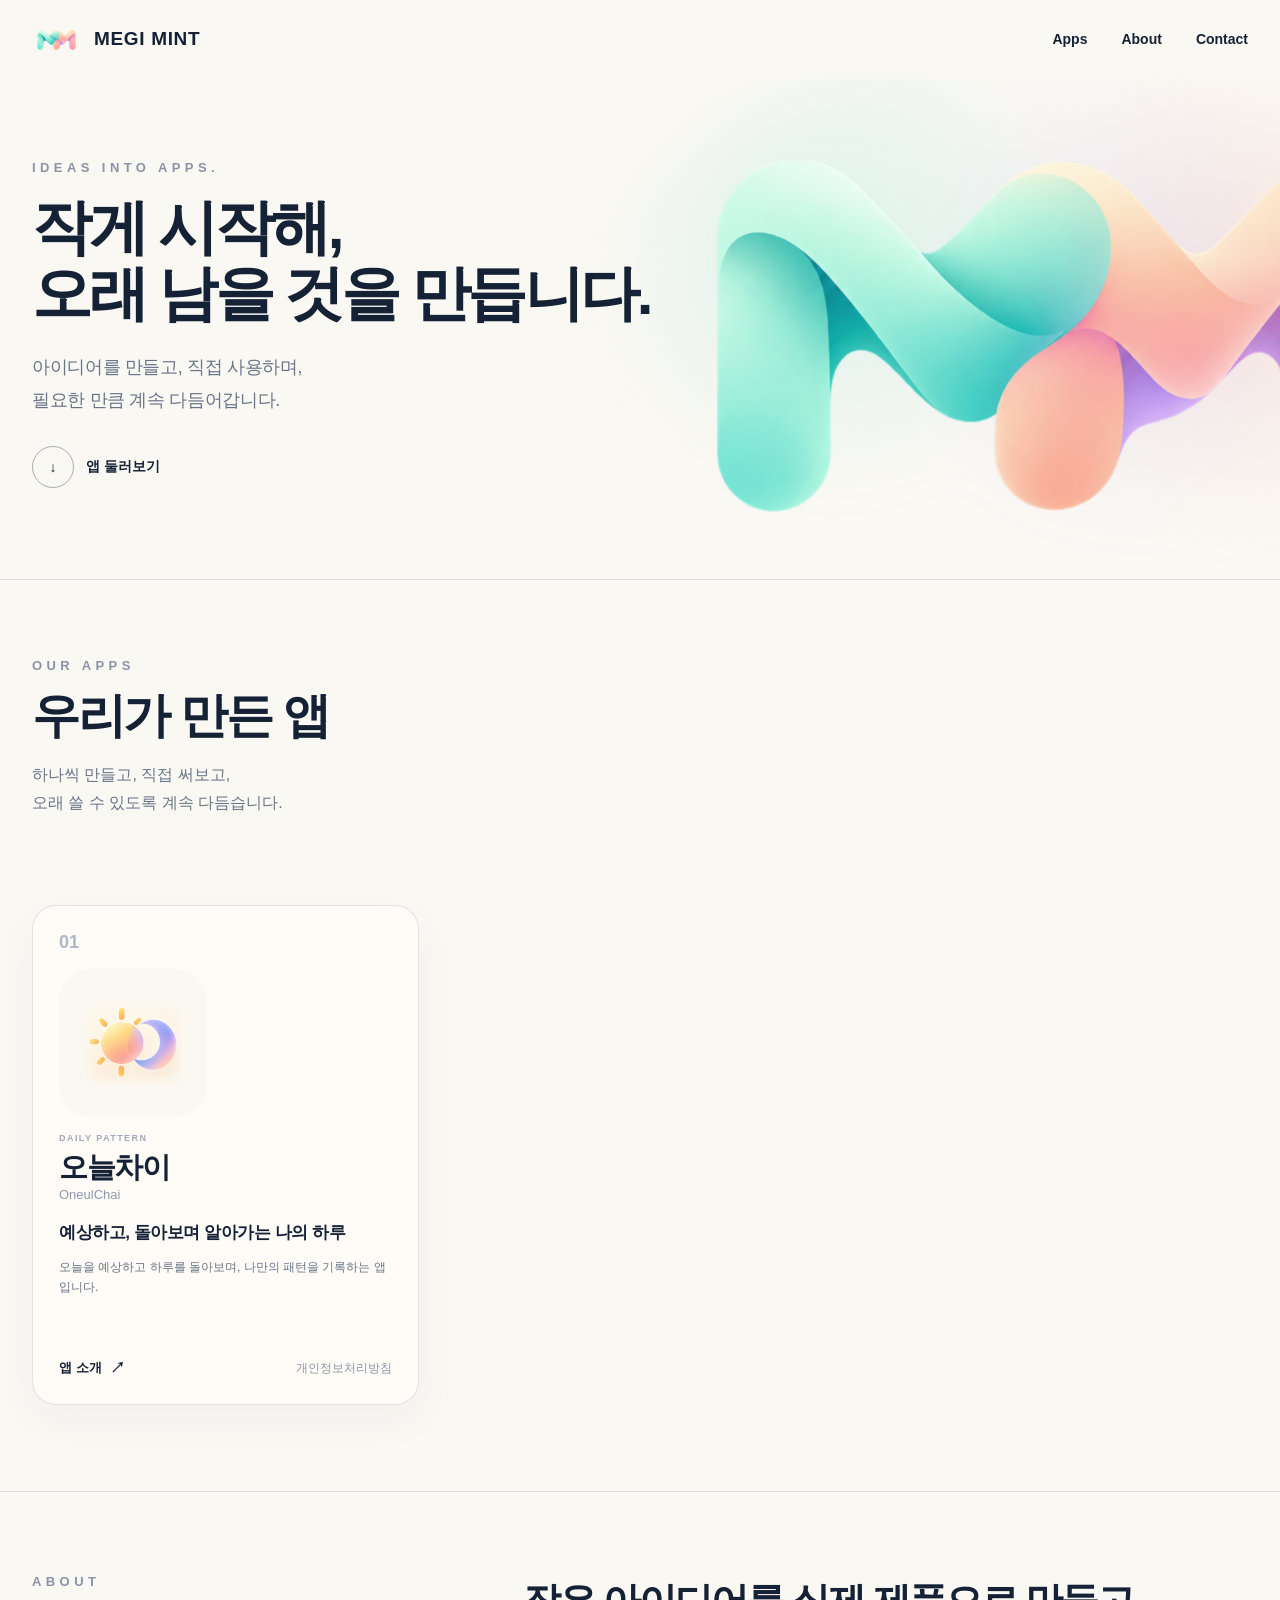
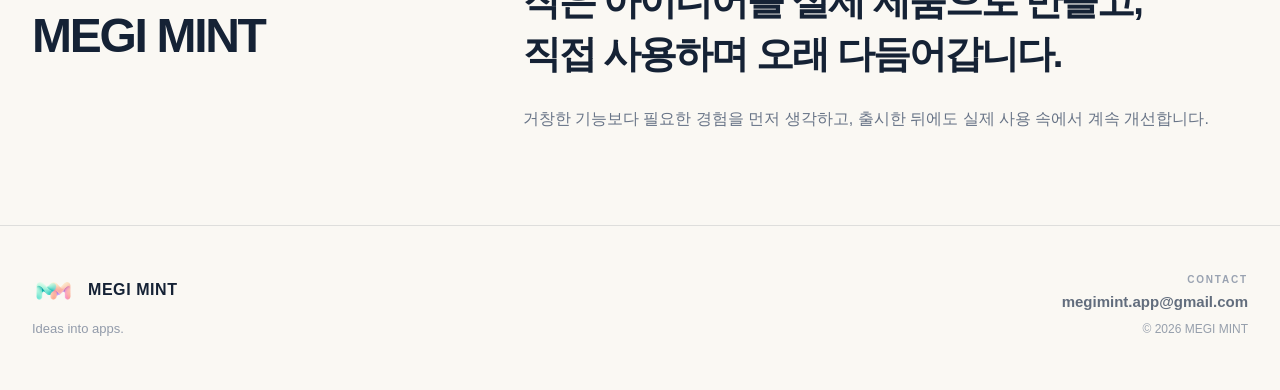
==== index.html @ ffa278d9 "Create MEGI MINT website" ====
<!DOCTYPE html>
<html lang="ko">
<head>
  <meta charset="UTF-8">
  <meta name="viewport" content="width=device-width, initial-scale=1.0">
  <meta name="description" content="MEGI MINT는 작은 아이디어를 실제 앱으로 만들고 오래 다듬어가는 개인 앱 스튜디오입니다.">
  <meta name="theme-color" content="#faf8f3">
  <title>MEGI MINT</title>
  <link rel="stylesheet" href="css/style.css">
  <script src="js/apps-data.js" defer></script>
  <script src="js/main.js" defer></script>
</head>
<body>
  <header class="site-header">
    <div class="shell header-inner">
      <a class="brand" href="#top" aria-label="MEGI MINT 홈">
        <img src="img/brand/mm-logo.png" alt="" class="brand-mark">
        <span>MEGI MINT</span>
      </a>
      <nav class="main-nav" aria-label="주요 메뉴">
        <a href="#apps">Apps</a>
        <a href="#about">About</a>
        <a href="#contact">Contact</a>
      </nav>
    </div>
  </header>

  <main id="top">
    <section class="hero">
      <div class="shell hero-inner">
        <div class="hero-copy">
          <p class="eyebrow">IDEAS INTO APPS.</p>
          <h1>
            <span>작게 시작해,</span>
            <span>오래 남을 것을 만듭니다.</span>
          </h1>
          <p class="hero-text">아이디어를 만들고, 직접 사용하며,<br class="desktop-break"> 필요한 만큼 계속 다듬어갑니다.</p>
          <a class="scroll-link" href="#apps">
            <span class="scroll-icon" aria-hidden="true">↓</span>
            <span>앱 둘러보기</span>
          </a>
        </div>
        <div class="hero-art" aria-hidden="true">
          <div class="hero-halo"></div>
          <img src="img/brand/mm-logo.png" alt="">
        </div>
      </div>
    </section>

    <section class="apps-section" id="apps">
      <div class="shell">
        <div class="apps-heading">
          <p class="eyebrow">OUR APPS</p>
          <h2>우리가 만든 앱</h2>
          <p class="apps-intro">하나씩 만들고, 직접 써보고,<br>오래 쓸 수 있도록 계속 다듬습니다.</p>
        </div>

        <div class="apps-meta">
          <span>APP ARCHIVE</span>
          <span id="product-count">00 PRODUCTS</span>
        </div>

        <div class="app-grid" id="app-grid" aria-live="polite"></div>
        <div class="mobile-app-list" id="mobile-app-list" aria-live="polite"></div>
        <noscript>
          <p class="apps-noscript">앱 목록을 보려면 브라우저의 JavaScript를 활성화해 주세요.</p>
        </noscript>
      </div>
    </section>

    <section class="about-section" id="about">
      <div class="shell about-grid">
        <div class="about-title">
          <p class="eyebrow">ABOUT</p>
          <h2>MEGI MINT</h2>
        </div>
        <div class="about-copy">
          <p class="about-lead">작은 아이디어를 실제 제품으로 만들고,<br>직접 사용하며 오래 다듬어갑니다.</p>
          <p>거창한 기능보다 필요한 경험을 먼저 생각하고, 출시한 뒤에도 실제 사용 속에서 계속 개선합니다.</p>
        </div>
      </div>
    </section>
  </main>

  <footer class="site-footer" id="contact">
    <div class="shell footer-inner">
      <div class="footer-brand">
        <a class="brand brand-small" href="#top">
          <img src="img/brand/mm-logo.png" alt="" class="brand-mark">
          <span>MEGI MINT</span>
        </a>
        <p>Ideas into apps.</p>
      </div>
      <div class="footer-contact">
        <p class="footer-label">CONTACT</p>
        <a class="footer-email" href="mailto:megimint.app@gmail.com">megimint.app@gmail.com</a>
        <p class="copyright">© 2026 MEGI MINT</p>
      </div>
    </div>
  </footer>
</body>
</html>
---- css/style.css ----
:root {
  --bg: #faf8f3;
  --surface: #fffdf9;
  --ink: #152235;
  --muted: #687487;
  --soft: #8d98a9;
  --line: rgba(21, 34, 53, 0.12);
  --line-strong: rgba(21, 34, 53, 0.2);
  --max: 1500px;
  --radius: 30px;
}
* { box-sizing: border-box; }
html { scroll-behavior: smooth; }
body {
  margin: 0;
  background: var(--bg);
  color: var(--ink);
  font-family: Pretendard, "Noto Sans KR", "Malgun Gothic", Arial, sans-serif;
  -webkit-font-smoothing: antialiased;
  text-rendering: optimizeLegibility;
}
a { color: inherit; text-decoration: none; }
button, a { -webkit-tap-highlight-color: transparent; }
:focus-visible { outline: 2px solid rgba(73, 199, 183, .72); outline-offset: 4px; }
#apps, #about, #contact { scroll-margin-top: 78px; }
img { display: block; max-width: 100%; }
.shell { width: min(calc(100% - 96px), var(--max)); margin: 0 auto; }

.site-header {
  position: sticky;
  top: 0;
  z-index: 20;
  background: rgba(250, 248, 243, 0.82);
  backdrop-filter: blur(16px);
  -webkit-backdrop-filter: blur(16px);
  border-bottom: 1px solid transparent;
  transition: background 220ms ease, border-color 220ms ease, box-shadow 220ms ease;
}
.site-header.is-scrolled {
  background: rgba(250, 248, 243, 0.94);
  border-bottom-color: rgba(21, 34, 53, 0.07);
  box-shadow: 0 8px 28px rgba(28, 38, 53, 0.035);
}
.header-inner {
  min-height: 78px;
  display: flex;
  align-items: center;
  justify-content: space-between;
  gap: 32px;
}
.brand {
  display: inline-flex;
  align-items: center;
  gap: 13px;
  font-size: 19px;
  font-weight: 800;
  letter-spacing: 0.035em;
}
.brand-mark { width: 49px; height: 34px; object-fit: cover; object-position: 50% 50%; transition: transform 220ms ease; }
.brand:hover .brand-mark { transform: translateY(-1px) scale(1.025); }
.main-nav { display: flex; gap: 34px; font-size: 14px; font-weight: 700; }
.main-nav a { position: relative; padding: 8px 0; }
.main-nav a::after {
  content: "";
  position: absolute;
  left: 0;
  right: 100%;
  bottom: 2px;
  height: 1px;
  background: linear-gradient(90deg, #62cfbd, #a696ef 52%, #f3aa8d);
  transition: right 220ms cubic-bezier(.2,.75,.25,1);
}
.main-nav a:hover::after, .main-nav a:focus-visible::after { right: 0; }
.footer-email, .text-link { transition: color 180ms ease, opacity 180ms ease; }
.footer-email:hover, .text-link:hover { color: var(--ink); }

.hero { border-bottom: 1px solid var(--line); overflow: hidden; }
.hero-inner {
  min-height: 500px;
  display: grid;
  grid-template-columns: minmax(560px, .78fr) minmax(620px, 1.22fr);
  align-items: center;
  gap: 12px;
  position: relative;
}
.hero-copy { position: relative; z-index: 3; padding: 56px 0 66px; }
.hero-copy .eyebrow { animation: heroRise 620ms 70ms both cubic-bezier(.2,.72,.25,1); }
.hero-copy h1 { animation: heroRise 720ms 140ms both cubic-bezier(.2,.72,.25,1); }
.hero-text { animation: heroRise 720ms 220ms both cubic-bezier(.2,.72,.25,1); }
.scroll-link { animation: heroRise 720ms 300ms both cubic-bezier(.2,.72,.25,1); }
.eyebrow {
  margin: 0 0 20px;
  color: #8994a7;
  font-size: 13px;
  font-weight: 800;
  letter-spacing: 0.34em;
}
.hero h1 {
  margin: 0;
  font-size: clamp(58px, 4.25vw, 76px);
  line-height: 1.1;
  letter-spacing: -0.058em;
  font-weight: 800;
}
.hero h1 span { display: block; white-space: nowrap; }
.hero-text {
  margin: 24px 0 30px;
  color: var(--muted);
  font-size: 18px;
  line-height: 1.82;
  letter-spacing: -0.02em;
}
.scroll-link { display: inline-flex; align-items: center; gap: 12px; font-size: 14px; font-weight: 750; }
.scroll-icon {
  width: 42px;
  height: 42px;
  display: grid;
  place-items: center;
  border: 1px solid rgba(21, 34, 53, 0.34);
  border-radius: 999px;
  transition: transform 180ms ease, background 180ms ease;
}
.scroll-link:hover .scroll-icon { transform: translateY(3px); background: #fff; }
.hero-art { position: relative; min-height: 500px; align-self: stretch; pointer-events: none; }
.hero-art img {
  position: absolute;
  z-index: 2;
  width: 940px;
  max-width: none;
  right: -220px;
  top: 50%;
  transform: translateY(-50%) scale(1.06);
  filter: saturate(.93);
  animation: heroArtIn 950ms 120ms both cubic-bezier(.18,.78,.22,1);
}
.hero-halo {
  position: absolute;
  width: 960px;
  height: 560px;
  right: -180px;
  top: 50%;
  transform: translateY(-50%);
  background:
    radial-gradient(circle at 28% 36%, rgba(110, 224, 203, .22), transparent 34%),
    radial-gradient(circle at 63% 44%, rgba(169, 154, 240, .18), transparent 38%),
    radial-gradient(circle at 82% 42%, rgba(255, 184, 159, .23), transparent 34%);
  filter: blur(28px);
  border-radius: 50%;
  animation: haloIn 1100ms 180ms both ease-out;
}

.apps-section { padding: 78px 0 86px; border-bottom: 1px solid var(--line); }
.apps-heading {
  max-width: 560px;
  margin-bottom: 34px;
}
.apps-heading .eyebrow { margin-bottom: 16px; }
.apps-heading h2, .about-grid h2 {
  margin: 0;
  font-size: 48px;
  line-height: 1.12;
  letter-spacing: -0.048em;
}
.apps-intro {
  margin: 18px 0 0;
  color: var(--muted);
  font-size: 16px;
  line-height: 1.78;
}
.apps-meta {
  padding: 0 2px 14px;
  border-bottom: 1px solid var(--line);
  display: flex;
  justify-content: space-between;
  gap: 24px;
  color: #8e98a8;
  font-size: 11px;
  font-weight: 800;
  letter-spacing: .16em;
}
.app-grid {
  display: grid;
  grid-template-columns: repeat(4, minmax(0, 1fr));
  gap: 28px;
  width: 100%;
  padding-top: 26px;
}

.mobile-app-list { display: none; }
.app-card {
  position: relative;
  overflow: hidden;
  min-height: 500px;
  padding: 26px;
  display: flex;
  flex-direction: column;
  border: 1px solid var(--line);
  border-radius: 24px;
  background: rgba(255, 253, 249, .86);
  box-shadow: 0 16px 42px rgba(39, 48, 66, .04);
  transition: transform 260ms cubic-bezier(.2,.75,.25,1), box-shadow 260ms ease, border-color 260ms ease;
}
.app-card::before {
  content: "";
  position: absolute;
  inset: 0 auto auto 0;
  width: 100%;
  height: 2px;
  background: linear-gradient(90deg, rgba(99,207,190,.9), rgba(169,151,238,.82), rgba(244,171,141,.9));
  transform: scaleX(0);
  transform-origin: left;
  opacity: .72;
  transition: transform 320ms cubic-bezier(.2,.75,.25,1);
}
.app-card:hover::before { transform: scaleX(1); }
.app-card:hover {
  transform: translateY(-4px);
  border-color: var(--line-strong);
  box-shadow: 0 24px 54px rgba(39, 48, 66, .075);
}
.app-number { color: #aeb7c5; font-size: 18px; font-weight: 700; }
.app-icon-wrap {
  width: 148px;
  height: 148px;
  margin: 16px 0 14px;
  border-radius: 32px;
  overflow: hidden;
  background: #fbf8f0;
}
.app-icon { width: 100%; height: 100%; object-fit: cover; transition: transform 320ms cubic-bezier(.2,.75,.25,1); }
.app-card:hover .app-icon { transform: scale(1.035); }
.app-copy { margin-top: 2px; }
.app-kicker { margin: 0 0 7px; color: #a0a9b8; font-size: 9px; font-weight: 800; letter-spacing: .16em; }
.app-copy h3 { margin: 0; font-size: 29px; line-height: 1.18; letter-spacing: -0.048em; }
.app-name-en { display: block; margin-top: 3px; color: #8d98aa; font-size: 13px; }
.app-tagline { margin: 18px 0 0; font-size: 17px; line-height: 1.52; font-weight: 750; letter-spacing: -0.026em; }
.app-description { margin: 11px 0 0; color: var(--muted); font-size: 12px; line-height: 1.72; }
.app-actions { margin-top: auto; padding-top: 22px; display: flex; align-items: center; justify-content: space-between; gap: 14px; }
.app-link { display: inline-flex; align-items: center; gap: 8px; font-size: 13px; font-weight: 800; }
.app-link span { font-size: 15px; transition: transform 180ms ease; }
.app-link:hover span { transform: translate(3px, -3px); }
.text-link { position: relative; color: #8993a3; font-size: 12px; }
.text-link::after {
  content: "";
  position: absolute;
  left: 0;
  right: 100%;
  bottom: -4px;
  height: 1px;
  background: currentColor;
  transition: right 200ms ease;
}
.text-link:hover::after { right: 0; }

.about-section { padding: 82px 0 92px; }
.about-grid { display: grid; grid-template-columns: .7fr 1.3fr; gap: 100px; align-items: start; }
.about-copy { max-width: 850px; }
.about-lead { margin: 0; font-size: clamp(36px, 3vw, 50px); line-height: 1.38; letter-spacing: -0.052em; font-weight: 770; }
.about-copy > p:last-child { margin: 24px 0 0; max-width: 720px; color: var(--muted); font-size: 16px; line-height: 1.86; }

.site-footer { border-top: 1px solid var(--line); padding: 48px 0 54px; }
.footer-inner { display: flex; justify-content: space-between; align-items: flex-end; gap: 64px; }
.brand-small { font-size: 16px; }
.brand-small .brand-mark { width: 43px; height: 30px; }
.footer-brand p { margin: 12px 0 0; color: #929baa; font-size: 13px; }
.footer-contact { display: flex; flex-direction: column; align-items: flex-end; }
.footer-label { margin: 0 0 8px; color: #99a2b1; font-size: 10px; font-weight: 800; letter-spacing: .18em; }
.footer-email { position: relative; color: #626d7d; font-size: 15px; font-weight: 650; }
.footer-email::after {
  content: "";
  position: absolute;
  left: 0;
  right: 100%;
  bottom: -4px;
  height: 1px;
  background: linear-gradient(90deg, #62cfbd, #a696ef, #f3aa8d);
  transition: right 220ms ease;
}
.footer-email:hover::after { right: 0; }
.copyright { margin: 12px 0 0; color: #969fac; font-size: 12px; }

.page-shell { min-height: 72vh; display: grid; place-items: center; padding: 120px 24px; }
.placeholder-card { width: min(680px, 100%); padding: 50px; border: 1px solid var(--line); border-radius: 28px; background: var(--surface); }
.placeholder-card h1 { margin: 12px 0 14px; font-size: 42px; letter-spacing: -0.04em; }
.placeholder-card p { color: var(--muted); line-height: 1.8; }
.placeholder-card a { display: inline-block; margin-top: 18px; font-weight: 750; }


/* Progressive motion: applied only when JavaScript is available. */
.js .reveal-target {
  opacity: 0;
  transform: translateY(18px);
  transition: opacity 620ms ease var(--reveal-delay, 0ms), transform 620ms cubic-bezier(.2,.72,.25,1) var(--reveal-delay, 0ms);
}
.js .reveal-target.is-visible {
  opacity: 1;
  transform: translateY(0);
}

@keyframes heroRise {
  from { opacity: 0; transform: translateY(14px); }
  to { opacity: 1; transform: translateY(0); }
}
@keyframes heroArtIn {
  from { opacity: 0; transform: translateY(-48%) scale(.995); }
  to { opacity: 1; transform: translateY(-50%) scale(1.06); }
}
@keyframes haloIn {
  from { opacity: 0; transform: translateY(-50%) scale(.94); }
  to { opacity: 1; transform: translateY(-50%) scale(1); }
}

@media (max-width: 1280px) {
  .shell { width: min(calc(100% - 64px), var(--max)); }
  .hero-inner { grid-template-columns: minmax(480px, .85fr) minmax(480px, 1.15fr); }
  .hero h1 { font-size: clamp(52px, 4.7vw, 66px); }
  .hero-art img { width: 820px; right: -220px; }
  .hero-halo { width: 840px; right: -190px; }
  .app-grid { grid-template-columns: repeat(3, minmax(0, 1fr)); }
}

@media (max-width: 940px) {
  .hero-inner { grid-template-columns: 1fr; min-height: auto; }
  .hero-copy { padding: 72px 0 10px; }
  .hero h1 span { white-space: normal; }
  .hero-art { min-height: 320px; }
  .hero-art img { width: 700px; right: -190px; }
  .hero-halo { width: 720px; height: 420px; right: -180px; }
  .about-grid { grid-template-columns: 1fr; gap: 30px; }
  .apps-intro { max-width: 560px; }
  .app-grid { grid-template-columns: repeat(2, minmax(0, 1fr)); }
  .about-copy { max-width: 780px; }
}


/* Desktop/tablet app archive columns */
@media (min-width: 1400px) {
  .app-grid {
    grid-template-columns: repeat(4, minmax(0, 1fr));
  }
}
@media (min-width: 1000px) and (max-width: 1399px) {
  .app-grid {
    grid-template-columns: repeat(3, minmax(0, 1fr));
  }
}
@media (min-width: 701px) and (max-width: 999px) {
  .app-grid {
    grid-template-columns: repeat(2, minmax(0, 1fr));
  }
}

@media (max-width: 700px) {
  .shell { width: min(calc(100% - 30px), var(--max)); }
  #apps, #about, #contact { scroll-margin-top: 62px; }

  .header-inner { min-height: 60px; gap: 10px; }
  .brand { gap: 7px; font-size: 12.5px; letter-spacing: .02em; white-space: nowrap; }
  .brand-mark { width: 32px; height: 22px; }
  .main-nav { gap: 11px; font-size: 10px; white-space: nowrap; }
  .main-nav a { padding: 7px 0; }

  .hero-inner { display: block; }
  .hero-copy { padding: 38px 0 8px; }
  .eyebrow { margin-bottom: 12px; font-size: 9.5px; letter-spacing: .28em; }
  .hero h1 { max-width: 100%; font-size: 34px; line-height: 1.1; letter-spacing: -0.052em; }
  .hero h1 span { white-space: normal; }
  .hero-text { max-width: 330px; margin: 17px 0 21px; font-size: 13.5px; line-height: 1.68; }
  .desktop-break { display: none; }
  .scroll-link { gap: 9px; font-size: 11.5px; }
  .scroll-icon { width: 34px; height: 34px; }
  .hero-art { min-height: 160px; }
  .hero-art img { width: 430px; right: -140px; top: 49%; transform: translateY(-50%) scale(1.02); }
  .hero-halo { width: 470px; height: 235px; right: -150px; filter: blur(20px); }

  .apps-section { padding: 44px 0 50px; }
  .apps-heading { max-width: 100%; margin-bottom: 22px; }
  .apps-heading .eyebrow { margin-bottom: 10px; }
  .apps-heading h2, .about-grid h2 { font-size: 28px; line-height: 1.14; }
  .apps-intro { margin-top: 11px; font-size: 13px; line-height: 1.65; }
  .apps-intro br { display: none; }
  .apps-meta { padding: 0 0 10px; font-size: 8.5px; letter-spacing: .14em; }

  .app-grid { display: none; }
  .mobile-app-list {
    display: grid;
    gap: 10px;
    width: 100%;
    padding-top: 10px;
  }
  .mobile-app-row {
    position: relative;
    min-height: 88px;
    width: 100%;
    padding: 12px 13px;
    display: grid;
    grid-template-columns: 64px minmax(0, 1fr) 22px;
    align-items: center;
    gap: 13px;
    overflow: hidden;
    border: 1px solid rgba(31, 46, 66, .055);
    border-radius: 17px;
    background: rgba(255, 253, 249, .94);
    box-shadow: 0 7px 24px rgba(35, 45, 62, .028);
    transition: transform 170ms ease, box-shadow 170ms ease;
  }
  .mobile-app-row::before {
    content: "";
    position: absolute;
    inset: 0;
    z-index: 0;
    background: linear-gradient(110deg, var(--app-accent-1, #FFF4D8) 0%, rgba(255,255,255,.96) 48%, var(--app-accent-2, #EEE9FF) 100%);
    opacity: .42;
    pointer-events: none;
  }
  .mobile-app-row > * { position: relative; z-index: 1; }
  .mobile-app-row:active {
    transform: scale(.995);
    box-shadow: 0 3px 14px rgba(35, 45, 62, .03);
  }
  .mobile-app-icon-wrap {
    width: 64px;
    height: 64px;
    display: grid;
    place-items: center;
    overflow: hidden;
    border-radius: 17px;
    background: rgba(255,255,255,.78);
    box-shadow: 0 4px 14px rgba(42, 52, 70, .035);
  }
  .mobile-app-icon { width: 100%; height: 100%; object-fit: cover; }
  .mobile-app-copy { min-width: 0; display: flex; flex-direction: column; gap: 3px; }
  .mobile-app-copy strong {
    overflow: hidden;
    color: var(--ink);
    font-size: 17px;
    line-height: 1.28;
    letter-spacing: -0.035em;
    text-overflow: ellipsis;
    white-space: nowrap;
  }
  .mobile-app-copy span {
    overflow: hidden;
    color: #8a95a6;
    font-size: 11.5px;
    line-height: 1.3;
    text-overflow: ellipsis;
    white-space: nowrap;
  }
  .mobile-app-chevron {
    color: #8d97a6;
    font-family: Arial, sans-serif;
    font-size: 26px;
    font-weight: 300;
    line-height: 1;
    text-align: right;
    transform: translateY(-1px);
  }

  .about-section { padding: 48px 0 54px; }
  .about-grid { gap: 18px; }
  .about-title .eyebrow { margin-bottom: 10px; }
  .about-lead { font-size: 22px; line-height: 1.42; letter-spacing: -0.042em; }
  .about-lead br { display: none; }
  .about-copy > p:last-child { margin-top: 14px; font-size: 13px; line-height: 1.72; }

  .site-footer { padding: 30px 0 34px; }
  .footer-inner { align-items: flex-start; flex-direction: column; gap: 22px; }
  .footer-contact { align-items: flex-start; }
  .brand-small { font-size: 12.5px; }
  .brand-small .brand-mark { width: 32px; height: 22px; }
  .footer-brand p { margin-top: 8px; font-size: 11px; }
  .footer-label { margin-bottom: 6px; font-size: 8.5px; }
  .footer-email { font-size: 13px; }
  .copyright { margin-top: 8px; font-size: 10px; }
}

@media (max-width: 470px) {
  .shell { width: min(calc(100% - 28px), var(--max)); }
  .header-inner { min-height: 58px; gap: 8px; }
  .brand { font-size: 12px; }
  .brand-mark { width: 30px; height: 21px; }
  .main-nav { gap: 9px; font-size: 9.5px; }

  .hero-copy { padding-top: 34px; }
  .hero h1 { max-width: 100%; font-size: 32px; }
  .hero-text { max-width: 318px; font-size: 13px; }
  .hero-art { min-height: 150px; }
  .hero-art img { width: 410px; right: -138px; }
  .hero-halo { width: 445px; height: 220px; right: -145px; }

  .apps-section { padding-top: 40px; }
  .apps-heading h2, .about-grid h2 { font-size: 27px; }
  .apps-intro { font-size: 12.5px; }
  .mobile-app-row { min-height: 84px; grid-template-columns: 60px minmax(0,1fr) 20px; gap: 12px; padding: 11px 12px; border-radius: 16px; }
  .mobile-app-icon-wrap { width: 60px; height: 60px; border-radius: 16px; }
  .mobile-app-copy strong { font-size: 16.5px; }
  .mobile-app-copy span { font-size: 11px; }
  .mobile-app-chevron { font-size: 24px; }

  .about-section { padding: 44px 0 50px; }
  .about-lead { font-size: 21px; line-height: 1.42; }
  .about-copy > p:last-child { font-size: 12.5px; }
}

@media (max-width: 360px) {
  .shell { width: min(calc(100% - 24px), var(--max)); }
  .brand { font-size: 11.5px; }
  .brand-mark { width: 28px; height: 20px; }
  .main-nav { gap: 7px; font-size: 9px; }
  .hero h1 { max-width: 300px; font-size: 31px; }
  .hero-art img { width: 390px; right: -148px; }
  .mobile-app-row { grid-template-columns: 56px minmax(0,1fr) 18px; gap: 10px; padding-left: 10px; padding-right: 10px; border-radius: 15px; }
  .mobile-app-icon-wrap { width: 56px; height: 56px; border-radius: 15px; }
  .mobile-app-copy strong { font-size: 16px; }
  .about-lead { font-size: 20px; }
}

@media (prefers-reduced-motion: reduce) {
  html { scroll-behavior: auto; }
  *, *::before, *::after { transition: none !important; animation: none !important; }
  .js .reveal-target { opacity: 1; transform: none; }
}

.apps-noscript { margin: 26px 0 0; color: var(--muted); font-size: 14px; }
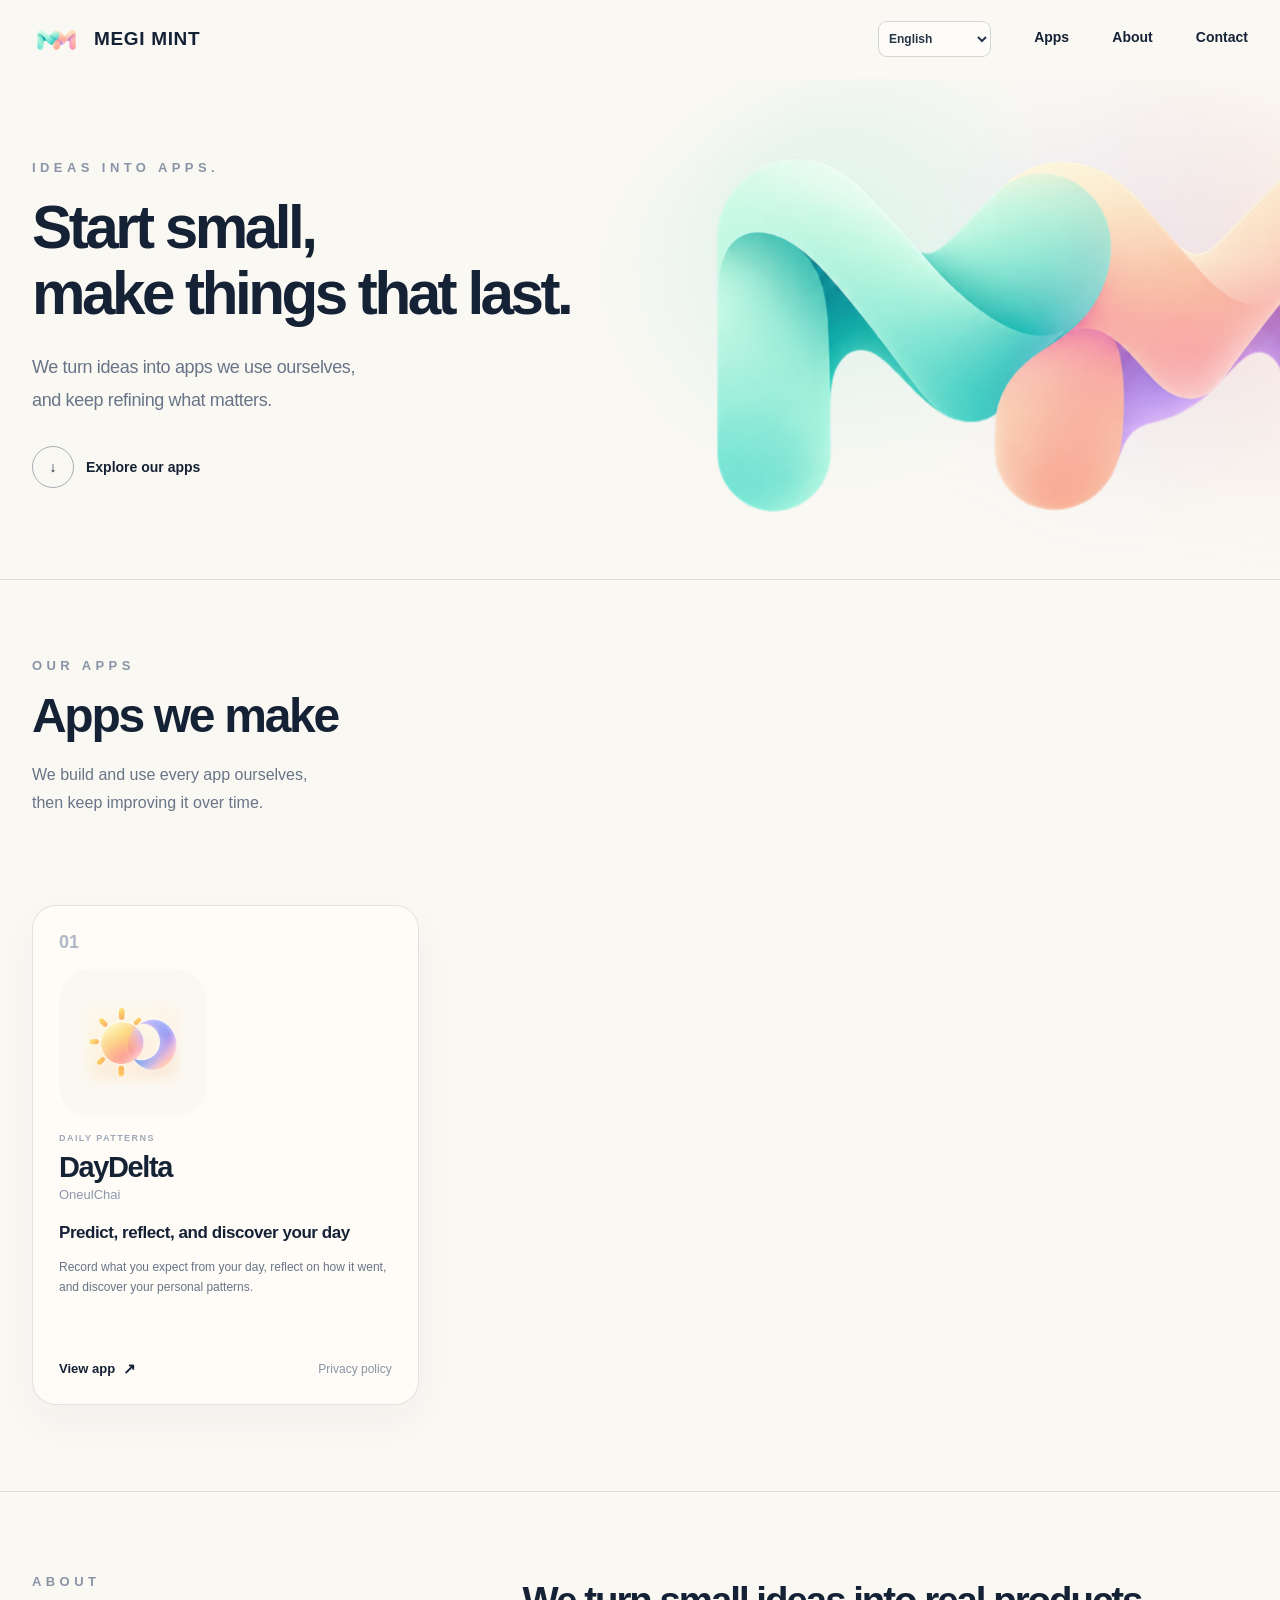
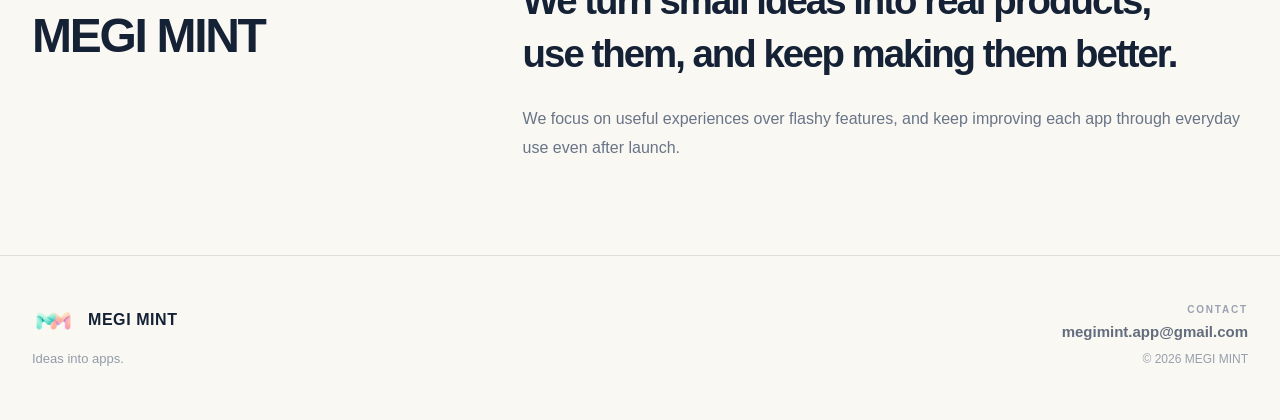
==== commit 7c2f67f5: "웹사이트 구조 정리 및 메인 다국어 적용" ====
--- a/index.html
+++ b/index.html
@@ -1,26 +1,39 @@
 <!DOCTYPE html>
-<html lang="ko">
+<html lang="en">
 <head>
   <meta charset="UTF-8">
   <meta name="viewport" content="width=device-width, initial-scale=1.0">
-  <meta name="description" content="MEGI MINT는 작은 아이디어를 실제 앱으로 만들고 오래 다듬어가는 개인 앱 스튜디오입니다.">
+  <meta name="description" content="MEGI MINT is an independent app studio turning small ideas into thoughtfully crafted apps.">
   <meta name="theme-color" content="#faf8f3">
   <title>MEGI MINT</title>
-  <link rel="stylesheet" href="css/style.css">
-  <script src="js/apps-data.js" defer></script>
-  <script src="js/main.js" defer></script>
+  <link rel="stylesheet" href="common/css/style.css">
+  <link rel="stylesheet" href="common/css/i18n.css">
+  <script src="common/js/i18n.js" defer></script>
+  <script src="common/locales/en.js" defer></script>
+  <script src="common/locales/ko.js" defer></script>
+  <script src="common/locales/ja.js" defer></script>
+  <script src="common/js/apps-data.js" defer></script>
+  <script src="common/js/main.js" defer></script>
 </head>
 <body>
   <header class="site-header">
     <div class="shell header-inner">
-      <a class="brand" href="#top" aria-label="MEGI MINT 홈">
+      <a class="brand" href="#top" aria-label="MEGI MINT 홈" data-i18n-aria-label="common.brandHome">
         <img src="img/brand/mm-logo.png" alt="" class="brand-mark">
         <span>MEGI MINT</span>
       </a>
-      <nav class="main-nav" aria-label="주요 메뉴">
-        <a href="#apps">Apps</a>
-        <a href="#about">About</a>
-        <a href="#contact">Contact</a>
+      <nav class="main-nav" aria-label="주요 메뉴" data-i18n-aria-label="common.mainNav">
+        <div class="mm-language-control">
+          <label class="mm-sr-only" for="mm-language-home" data-i18n="common.language">Language</label>
+          <select id="mm-language-home" class="mm-language-select" aria-label="Language" data-i18n-aria-label="common.language">
+            <option value="en">English</option>
+            <option value="ko">한국어</option>
+            <option value="ja">日本語</option>
+          </select>
+        </div>
+        <a href="#apps" data-i18n="nav.apps">Apps</a>
+        <a href="#about" data-i18n="nav.about">About</a>
+        <a href="#contact" data-i18n="nav.contact">Contact</a>
       </nav>
     </div>
   </header>
@@ -29,15 +42,15 @@
     <section class="hero">
       <div class="shell hero-inner">
         <div class="hero-copy">
-          <p class="eyebrow">IDEAS INTO APPS.</p>
+          <p class="eyebrow" data-i18n="home.hero.eyebrow">IDEAS INTO APPS.</p>
           <h1>
-            <span>작게 시작해,</span>
-            <span>오래 남을 것을 만듭니다.</span>
+            <span data-i18n="home.hero.line1">Start small,</span>
+            <span data-i18n="home.hero.line2">make things that last.</span>
           </h1>
-          <p class="hero-text">아이디어를 만들고, 직접 사용하며,<br class="desktop-break"> 필요한 만큼 계속 다듬어갑니다.</p>
+          <p class="hero-text"><span data-i18n="home.hero.text1">We turn ideas into apps we use ourselves,</span><br class="desktop-break"> <span data-i18n="home.hero.text2">and keep refining what matters.</span></p>
           <a class="scroll-link" href="#apps">
             <span class="scroll-icon" aria-hidden="true">↓</span>
-            <span>앱 둘러보기</span>
+            <span data-i18n="home.hero.viewApps">Explore our apps</span>
           </a>
         </div>
         <div class="hero-art" aria-hidden="true">
@@ -50,20 +63,20 @@
     <section class="apps-section" id="apps">
       <div class="shell">
         <div class="apps-heading">
-          <p class="eyebrow">OUR APPS</p>
-          <h2>우리가 만든 앱</h2>
-          <p class="apps-intro">하나씩 만들고, 직접 써보고,<br>오래 쓸 수 있도록 계속 다듬습니다.</p>
+          <p class="eyebrow" data-i18n="home.apps.eyebrow">OUR APPS</p>
+          <h2 data-i18n="home.apps.heading">Apps we make</h2>
+          <p class="apps-intro"><span data-i18n="home.apps.intro1">We build and use every app ourselves,</span><br> <span data-i18n="home.apps.intro2">then keep improving it over time.</span></p>
         </div>
 
         <div class="apps-meta">
-          <span>APP ARCHIVE</span>
+          <span data-i18n="home.apps.archive">APP ARCHIVE</span>
           <span id="product-count">00 PRODUCTS</span>
         </div>
 
         <div class="app-grid" id="app-grid" aria-live="polite"></div>
         <div class="mobile-app-list" id="mobile-app-list" aria-live="polite"></div>
         <noscript>
-          <p class="apps-noscript">앱 목록을 보려면 브라우저의 JavaScript를 활성화해 주세요.</p>
+          <p class="apps-noscript">Enable JavaScript to view our apps.</p>
         </noscript>
       </div>
     </section>
@@ -71,12 +84,12 @@
     <section class="about-section" id="about">
       <div class="shell about-grid">
         <div class="about-title">
-          <p class="eyebrow">ABOUT</p>
+          <p class="eyebrow" data-i18n="home.about.eyebrow">ABOUT</p>
           <h2>MEGI MINT</h2>
         </div>
         <div class="about-copy">
-          <p class="about-lead">작은 아이디어를 실제 제품으로 만들고,<br>직접 사용하며 오래 다듬어갑니다.</p>
-          <p>거창한 기능보다 필요한 경험을 먼저 생각하고, 출시한 뒤에도 실제 사용 속에서 계속 개선합니다.</p>
+          <p class="about-lead"><span data-i18n="home.about.lead1">We turn small ideas into real products,</span><br> <span data-i18n="home.about.lead2">use them, and keep making them better.</span></p>
+          <p data-i18n="home.about.body">We focus on useful experiences over flashy features, and keep improving each app through everyday use even after launch.</p>
         </div>
       </div>
     </section>
@@ -85,14 +98,14 @@
   <footer class="site-footer" id="contact">
     <div class="shell footer-inner">
       <div class="footer-brand">
-        <a class="brand brand-small" href="#top">
+        <a class="brand brand-small" href="#top" aria-label="Back to the top" data-i18n-aria-label="home.footer.backTop">
           <img src="img/brand/mm-logo.png" alt="" class="brand-mark">
           <span>MEGI MINT</span>
         </a>
-        <p>Ideas into apps.</p>
+        <p data-i18n="home.footer.slogan">Ideas into apps.</p>
       </div>
       <div class="footer-contact">
-        <p class="footer-label">CONTACT</p>
+        <p class="footer-label" data-i18n="home.footer.contact">CONTACT</p>
         <a class="footer-email" href="mailto:megimint.app@gmail.com">megimint.app@gmail.com</a>
         <p class="copyright">© 2026 MEGI MINT</p>
       </div>
--- a/common/css/style.css
+++ b/common/css/style.css
@@ -0,0 +1,525 @@
+:root {
+  --bg: #faf8f3;
+  --surface: #fffdf9;
+  --ink: #152235;
+  --muted: #687487;
+  --soft: #8d98a9;
+  --line: rgba(21, 34, 53, 0.12);
+  --line-strong: rgba(21, 34, 53, 0.2);
+  --max: 1500px;
+  --radius: 30px;
+}
+* { box-sizing: border-box; }
+html { scroll-behavior: smooth; }
+body {
+  margin: 0;
+  background: var(--bg);
+  color: var(--ink);
+  font-family: Pretendard, "Noto Sans KR", "Malgun Gothic", Arial, sans-serif;
+  -webkit-font-smoothing: antialiased;
+  text-rendering: optimizeLegibility;
+}
+a { color: inherit; text-decoration: none; }
+button, a { -webkit-tap-highlight-color: transparent; }
+:focus-visible { outline: 2px solid rgba(73, 199, 183, .72); outline-offset: 4px; }
+#apps, #about, #contact { scroll-margin-top: 78px; }
+img { display: block; max-width: 100%; }
+.shell { width: min(calc(100% - 96px), var(--max)); margin: 0 auto; }
+
+.site-header {
+  position: sticky;
+  top: 0;
+  z-index: 20;
+  background: rgba(250, 248, 243, 0.82);
+  backdrop-filter: blur(16px);
+  -webkit-backdrop-filter: blur(16px);
+  border-bottom: 1px solid transparent;
+  transition: background 220ms ease, border-color 220ms ease, box-shadow 220ms ease;
+}
+.site-header.is-scrolled {
+  background: rgba(250, 248, 243, 0.94);
+  border-bottom-color: rgba(21, 34, 53, 0.07);
+  box-shadow: 0 8px 28px rgba(28, 38, 53, 0.035);
+}
+.header-inner {
+  min-height: 78px;
+  display: flex;
+  align-items: center;
+  justify-content: space-between;
+  gap: 32px;
+}
+.brand {
+  display: inline-flex;
+  align-items: center;
+  gap: 13px;
+  font-size: 19px;
+  font-weight: 800;
+  letter-spacing: 0.035em;
+}
+.brand-mark { width: 49px; height: 34px; object-fit: cover; object-position: 50% 50%; transition: transform 220ms ease; }
+.brand:hover .brand-mark { transform: translateY(-1px) scale(1.025); }
+.main-nav { display: flex; gap: 34px; font-size: 14px; font-weight: 700; }
+.main-nav a { position: relative; padding: 8px 0; }
+.main-nav a::after {
+  content: "";
+  position: absolute;
+  left: 0;
+  right: 100%;
+  bottom: 2px;
+  height: 1px;
+  background: linear-gradient(90deg, #62cfbd, #a696ef 52%, #f3aa8d);
+  transition: right 220ms cubic-bezier(.2,.75,.25,1);
+}
+.main-nav a:hover::after, .main-nav a:focus-visible::after { right: 0; }
+.footer-email, .text-link { transition: color 180ms ease, opacity 180ms ease; }
+.footer-email:hover, .text-link:hover { color: var(--ink); }
+
+.hero { border-bottom: 1px solid var(--line); overflow: hidden; }
+.hero-inner {
+  min-height: 500px;
+  display: grid;
+  grid-template-columns: minmax(560px, .78fr) minmax(620px, 1.22fr);
+  align-items: center;
+  gap: 12px;
+  position: relative;
+}
+.hero-copy { position: relative; z-index: 3; padding: 56px 0 66px; }
+.hero-copy .eyebrow { animation: heroRise 620ms 70ms both cubic-bezier(.2,.72,.25,1); }
+.hero-copy h1 { animation: heroRise 720ms 140ms both cubic-bezier(.2,.72,.25,1); }
+.hero-text { animation: heroRise 720ms 220ms both cubic-bezier(.2,.72,.25,1); }
+.scroll-link { animation: heroRise 720ms 300ms both cubic-bezier(.2,.72,.25,1); }
+.eyebrow {
+  margin: 0 0 20px;
+  color: #8994a7;
+  font-size: 13px;
+  font-weight: 800;
+  letter-spacing: 0.34em;
+}
+.hero h1 {
+  margin: 0;
+  font-size: clamp(58px, 4.25vw, 76px);
+  line-height: 1.1;
+  letter-spacing: -0.058em;
+  font-weight: 800;
+}
+.hero h1 span { display: block; white-space: nowrap; }
+.hero-text {
+  margin: 24px 0 30px;
+  color: var(--muted);
+  font-size: 18px;
+  line-height: 1.82;
+  letter-spacing: -0.02em;
+}
+.scroll-link { display: inline-flex; align-items: center; gap: 12px; font-size: 14px; font-weight: 750; }
+.scroll-icon {
+  width: 42px;
+  height: 42px;
+  display: grid;
+  place-items: center;
+  border: 1px solid rgba(21, 34, 53, 0.34);
+  border-radius: 999px;
+  transition: transform 180ms ease, background 180ms ease;
+}
+.scroll-link:hover .scroll-icon { transform: translateY(3px); background: #fff; }
+.hero-art { position: relative; min-height: 500px; align-self: stretch; pointer-events: none; }
+.hero-art img {
+  position: absolute;
+  z-index: 2;
+  width: 940px;
+  max-width: none;
+  right: -220px;
+  top: 50%;
+  transform: translateY(-50%) scale(1.06);
+  filter: saturate(.93);
+  animation: heroArtIn 950ms 120ms both cubic-bezier(.18,.78,.22,1);
+}
+.hero-halo {
+  position: absolute;
+  width: 960px;
+  height: 560px;
+  right: -180px;
+  top: 50%;
+  transform: translateY(-50%);
+  background:
+    radial-gradient(circle at 28% 36%, rgba(110, 224, 203, .22), transparent 34%),
+    radial-gradient(circle at 63% 44%, rgba(169, 154, 240, .18), transparent 38%),
+    radial-gradient(circle at 82% 42%, rgba(255, 184, 159, .23), transparent 34%);
+  filter: blur(28px);
+  border-radius: 50%;
+  animation: haloIn 1100ms 180ms both ease-out;
+}
+
+.apps-section { padding: 78px 0 86px; border-bottom: 1px solid var(--line); }
+.apps-heading {
+  max-width: 560px;
+  margin-bottom: 34px;
+}
+.apps-heading .eyebrow { margin-bottom: 16px; }
+.apps-heading h2, .about-grid h2 {
+  margin: 0;
+  font-size: 48px;
+  line-height: 1.12;
+  letter-spacing: -0.048em;
+}
+.apps-intro {
+  margin: 18px 0 0;
+  color: var(--muted);
+  font-size: 16px;
+  line-height: 1.78;
+}
+.apps-meta {
+  padding: 0 2px 14px;
+  border-bottom: 1px solid var(--line);
+  display: flex;
+  justify-content: space-between;
+  gap: 24px;
+  color: #8e98a8;
+  font-size: 11px;
+  font-weight: 800;
+  letter-spacing: .16em;
+}
+.app-grid {
+  display: grid;
+  grid-template-columns: repeat(4, minmax(0, 1fr));
+  gap: 28px;
+  width: 100%;
+  padding-top: 26px;
+}
+
+.mobile-app-list { display: none; }
+.app-card {
+  position: relative;
+  overflow: hidden;
+  min-height: 500px;
+  padding: 26px;
+  display: flex;
+  flex-direction: column;
+  border: 1px solid var(--line);
+  border-radius: 24px;
+  background: rgba(255, 253, 249, .86);
+  box-shadow: 0 16px 42px rgba(39, 48, 66, .04);
+  transition: transform 260ms cubic-bezier(.2,.75,.25,1), box-shadow 260ms ease, border-color 260ms ease;
+}
+.app-card::before {
+  content: "";
+  position: absolute;
+  inset: 0 auto auto 0;
+  width: 100%;
+  height: 2px;
+  background: linear-gradient(90deg, rgba(99,207,190,.9), rgba(169,151,238,.82), rgba(244,171,141,.9));
+  transform: scaleX(0);
+  transform-origin: left;
+  opacity: .72;
+  transition: transform 320ms cubic-bezier(.2,.75,.25,1);
+}
+.app-card:hover::before { transform: scaleX(1); }
+.app-card:hover {
+  transform: translateY(-4px);
+  border-color: var(--line-strong);
+  box-shadow: 0 24px 54px rgba(39, 48, 66, .075);
+}
+.app-number { color: #aeb7c5; font-size: 18px; font-weight: 700; }
+.app-icon-wrap {
+  width: 148px;
+  height: 148px;
+  margin: 16px 0 14px;
+  border-radius: 32px;
+  overflow: hidden;
+  background: #fbf8f0;
+}
+.app-icon { width: 100%; height: 100%; object-fit: cover; transition: transform 320ms cubic-bezier(.2,.75,.25,1); }
+.app-card:hover .app-icon { transform: scale(1.035); }
+.app-copy { margin-top: 2px; }
+.app-kicker { margin: 0 0 7px; color: #a0a9b8; font-size: 9px; font-weight: 800; letter-spacing: .16em; }
+.app-copy h3 { margin: 0; font-size: 29px; line-height: 1.18; letter-spacing: -0.048em; }
+.app-name-en { display: block; margin-top: 3px; color: #8d98aa; font-size: 13px; }
+.app-tagline { margin: 18px 0 0; font-size: 17px; line-height: 1.52; font-weight: 750; letter-spacing: -0.026em; }
+.app-description { margin: 11px 0 0; color: var(--muted); font-size: 12px; line-height: 1.72; }
+.app-actions { margin-top: auto; padding-top: 22px; display: flex; align-items: center; justify-content: space-between; gap: 14px; }
+.app-link { display: inline-flex; align-items: center; gap: 8px; font-size: 13px; font-weight: 800; }
+.app-link span { font-size: 15px; transition: transform 180ms ease; }
+.app-link:hover span { transform: translate(3px, -3px); }
+.text-link { position: relative; color: #8993a3; font-size: 12px; }
+.text-link::after {
+  content: "";
+  position: absolute;
+  left: 0;
+  right: 100%;
+  bottom: -4px;
+  height: 1px;
+  background: currentColor;
+  transition: right 200ms ease;
+}
+.text-link:hover::after { right: 0; }
+
+.about-section { padding: 82px 0 92px; }
+.about-grid { display: grid; grid-template-columns: .7fr 1.3fr; gap: 100px; align-items: start; }
+.about-copy { max-width: 850px; }
+.about-lead { margin: 0; font-size: clamp(36px, 3vw, 50px); line-height: 1.38; letter-spacing: -0.052em; font-weight: 770; }
+.about-copy > p:last-child { margin: 24px 0 0; max-width: 720px; color: var(--muted); font-size: 16px; line-height: 1.86; }
+
+.site-footer { border-top: 1px solid var(--line); padding: 48px 0 54px; }
+.footer-inner { display: flex; justify-content: space-between; align-items: flex-end; gap: 64px; }
+.brand-small { font-size: 16px; }
+.brand-small .brand-mark { width: 43px; height: 30px; }
+.footer-brand p { margin: 12px 0 0; color: #929baa; font-size: 13px; }
+.footer-contact { display: flex; flex-direction: column; align-items: flex-end; }
+.footer-label { margin: 0 0 8px; color: #99a2b1; font-size: 10px; font-weight: 800; letter-spacing: .18em; }
+.footer-email { position: relative; color: #626d7d; font-size: 15px; font-weight: 650; }
+.footer-email::after {
+  content: "";
+  position: absolute;
+  left: 0;
+  right: 100%;
+  bottom: -4px;
+  height: 1px;
+  background: linear-gradient(90deg, #62cfbd, #a696ef, #f3aa8d);
+  transition: right 220ms ease;
+}
+.footer-email:hover::after { right: 0; }
+.copyright { margin: 12px 0 0; color: #969fac; font-size: 12px; }
+
+.page-shell { min-height: 72vh; display: grid; place-items: center; padding: 120px 24px; }
+.placeholder-card { width: min(680px, 100%); padding: 50px; border: 1px solid var(--line); border-radius: 28px; background: var(--surface); }
+.placeholder-card h1 { margin: 12px 0 14px; font-size: 42px; letter-spacing: -0.04em; }
+.placeholder-card p { color: var(--muted); line-height: 1.8; }
+.placeholder-card a { display: inline-block; margin-top: 18px; font-weight: 750; }
+
+
+/* Progressive motion: applied only when JavaScript is available. */
+.js .reveal-target {
+  opacity: 0;
+  transform: translateY(18px);
+  transition: opacity 620ms ease var(--reveal-delay, 0ms), transform 620ms cubic-bezier(.2,.72,.25,1) var(--reveal-delay, 0ms);
+}
+.js .reveal-target.is-visible {
+  opacity: 1;
+  transform: translateY(0);
+}
+
+@keyframes heroRise {
+  from { opacity: 0; transform: translateY(14px); }
+  to { opacity: 1; transform: translateY(0); }
+}
+@keyframes heroArtIn {
+  from { opacity: 0; transform: translateY(-48%) scale(.995); }
+  to { opacity: 1; transform: translateY(-50%) scale(1.06); }
+}
+@keyframes haloIn {
+  from { opacity: 0; transform: translateY(-50%) scale(.94); }
+  to { opacity: 1; transform: translateY(-50%) scale(1); }
+}
+
+@media (max-width: 1280px) {
+  .shell { width: min(calc(100% - 64px), var(--max)); }
+  .hero-inner { grid-template-columns: minmax(480px, .85fr) minmax(480px, 1.15fr); }
+  .hero h1 { font-size: clamp(52px, 4.7vw, 66px); }
+  .hero-art img { width: 820px; right: -220px; }
+  .hero-halo { width: 840px; right: -190px; }
+  .app-grid { grid-template-columns: repeat(3, minmax(0, 1fr)); }
+}
+
+@media (max-width: 940px) {
+  .hero-inner { grid-template-columns: 1fr; min-height: auto; }
+  .hero-copy { padding: 72px 0 10px; }
+  .hero h1 span { white-space: normal; }
+  .hero-art { min-height: 320px; }
+  .hero-art img { width: 700px; right: -190px; }
+  .hero-halo { width: 720px; height: 420px; right: -180px; }
+  .about-grid { grid-template-columns: 1fr; gap: 30px; }
+  .apps-intro { max-width: 560px; }
+  .app-grid { grid-template-columns: repeat(2, minmax(0, 1fr)); }
+  .about-copy { max-width: 780px; }
+}
+
+
+/* Desktop/tablet app archive columns */
+@media (min-width: 1400px) {
+  .app-grid {
+    grid-template-columns: repeat(4, minmax(0, 1fr));
+  }
+}
+@media (min-width: 1000px) and (max-width: 1399px) {
+  .app-grid {
+    grid-template-columns: repeat(3, minmax(0, 1fr));
+  }
+}
+@media (min-width: 701px) and (max-width: 999px) {
+  .app-grid {
+    grid-template-columns: repeat(2, minmax(0, 1fr));
+  }
+}
+
+@media (max-width: 700px) {
+  .shell { width: min(calc(100% - 30px), var(--max)); }
+  #apps, #about, #contact { scroll-margin-top: 62px; }
+
+  .header-inner { min-height: 60px; gap: 10px; }
+  .brand { gap: 7px; font-size: 12.5px; letter-spacing: .02em; white-space: nowrap; }
+  .brand-mark { width: 32px; height: 22px; }
+  .main-nav { gap: 11px; font-size: 10px; white-space: nowrap; }
+  .main-nav a { padding: 7px 0; }
+
+  .hero-inner { display: block; }
+  .hero-copy { padding: 38px 0 8px; }
+  .eyebrow { margin-bottom: 12px; font-size: 9.5px; letter-spacing: .28em; }
+  .hero h1 { max-width: 100%; font-size: 34px; line-height: 1.1; letter-spacing: -0.052em; }
+  .hero h1 span { white-space: normal; }
+  .hero-text { max-width: 330px; margin: 17px 0 21px; font-size: 13.5px; line-height: 1.68; }
+  .desktop-break { display: none; }
+  .scroll-link { gap: 9px; font-size: 11.5px; }
+  .scroll-icon { width: 34px; height: 34px; }
+  .hero-art { min-height: 160px; }
+  .hero-art img { width: 430px; right: -140px; top: 49%; transform: translateY(-50%) scale(1.02); }
+  .hero-halo { width: 470px; height: 235px; right: -150px; filter: blur(20px); }
+
+  .apps-section { padding: 44px 0 50px; }
+  .apps-heading { max-width: 100%; margin-bottom: 22px; }
+  .apps-heading .eyebrow { margin-bottom: 10px; }
+  .apps-heading h2, .about-grid h2 { font-size: 28px; line-height: 1.14; }
+  .apps-intro { margin-top: 11px; font-size: 13px; line-height: 1.65; }
+  .apps-intro br { display: none; }
+  .apps-meta { padding: 0 0 10px; font-size: 8.5px; letter-spacing: .14em; }
+
+  .app-grid { display: none; }
+  .mobile-app-list {
+    display: grid;
+    gap: 10px;
+    width: 100%;
+    padding-top: 10px;
+  }
+  .mobile-app-row {
+    position: relative;
+    min-height: 88px;
+    width: 100%;
+    padding: 12px 13px;
+    display: grid;
+    grid-template-columns: 64px minmax(0, 1fr) 22px;
+    align-items: center;
+    gap: 13px;
+    overflow: hidden;
+    border: 1px solid rgba(31, 46, 66, .055);
+    border-radius: 17px;
+    background: rgba(255, 253, 249, .94);
+    box-shadow: 0 7px 24px rgba(35, 45, 62, .028);
+    transition: transform 170ms ease, box-shadow 170ms ease;
+  }
+  .mobile-app-row::before {
+    content: "";
+    position: absolute;
+    inset: 0;
+    z-index: 0;
+    background: linear-gradient(110deg, var(--app-accent-1, #FFF4D8) 0%, rgba(255,255,255,.96) 48%, var(--app-accent-2, #EEE9FF) 100%);
+    opacity: .42;
+    pointer-events: none;
+  }
+  .mobile-app-row > * { position: relative; z-index: 1; }
+  .mobile-app-row:active {
+    transform: scale(.995);
+    box-shadow: 0 3px 14px rgba(35, 45, 62, .03);
+  }
+  .mobile-app-icon-wrap {
+    width: 64px;
+    height: 64px;
+    display: grid;
+    place-items: center;
+    overflow: hidden;
+    border-radius: 17px;
+    background: rgba(255,255,255,.78);
+    box-shadow: 0 4px 14px rgba(42, 52, 70, .035);
+  }
+  .mobile-app-icon { width: 100%; height: 100%; object-fit: cover; }
+  .mobile-app-copy { min-width: 0; display: flex; flex-direction: column; gap: 3px; }
+  .mobile-app-copy strong {
+    overflow: hidden;
+    color: var(--ink);
+    font-size: 17px;
+    line-height: 1.28;
+    letter-spacing: -0.035em;
+    text-overflow: ellipsis;
+    white-space: nowrap;
+  }
+  .mobile-app-copy span {
+    overflow: hidden;
+    color: #8a95a6;
+    font-size: 11.5px;
+    line-height: 1.3;
+    text-overflow: ellipsis;
+    white-space: nowrap;
+  }
+  .mobile-app-chevron {
+    color: #8d97a6;
+    font-family: Arial, sans-serif;
+    font-size: 26px;
+    font-weight: 300;
+    line-height: 1;
+    text-align: right;
+    transform: translateY(-1px);
+  }
+
+  .about-section { padding: 48px 0 54px; }
+  .about-grid { gap: 18px; }
+  .about-title .eyebrow { margin-bottom: 10px; }
+  .about-lead { font-size: 22px; line-height: 1.42; letter-spacing: -0.042em; }
+  .about-lead br { display: none; }
+  .about-copy > p:last-child { margin-top: 14px; font-size: 13px; line-height: 1.72; }
+
+  .site-footer { padding: 30px 0 34px; }
+  .footer-inner { align-items: flex-start; flex-direction: column; gap: 22px; }
+  .footer-contact { align-items: flex-start; }
+  .brand-small { font-size: 12.5px; }
+  .brand-small .brand-mark { width: 32px; height: 22px; }
+  .footer-brand p { margin-top: 8px; font-size: 11px; }
+  .footer-label { margin-bottom: 6px; font-size: 8.5px; }
+  .footer-email { font-size: 13px; }
+  .copyright { margin-top: 8px; font-size: 10px; }
+}
+
+@media (max-width: 470px) {
+  .shell { width: min(calc(100% - 28px), var(--max)); }
+  .header-inner { min-height: 58px; gap: 8px; }
+  .brand { font-size: 12px; }
+  .brand-mark { width: 30px; height: 21px; }
+  .main-nav { gap: 9px; font-size: 9.5px; }
+
+  .hero-copy { padding-top: 34px; }
+  .hero h1 { max-width: 100%; font-size: 32px; }
+  .hero-text { max-width: 318px; font-size: 13px; }
+  .hero-art { min-height: 150px; }
+  .hero-art img { width: 410px; right: -138px; }
+  .hero-halo { width: 445px; height: 220px; right: -145px; }
+
+  .apps-section { padding-top: 40px; }
+  .apps-heading h2, .about-grid h2 { font-size: 27px; }
+  .apps-intro { font-size: 12.5px; }
+  .mobile-app-row { min-height: 84px; grid-template-columns: 60px minmax(0,1fr) 20px; gap: 12px; padding: 11px 12px; border-radius: 16px; }
+  .mobile-app-icon-wrap { width: 60px; height: 60px; border-radius: 16px; }
+  .mobile-app-copy strong { font-size: 16.5px; }
+  .mobile-app-copy span { font-size: 11px; }
+  .mobile-app-chevron { font-size: 24px; }
+
+  .about-section { padding: 44px 0 50px; }
+  .about-lead { font-size: 21px; line-height: 1.42; }
+  .about-copy > p:last-child { font-size: 12.5px; }
+}
+
+@media (max-width: 360px) {
+  .shell { width: min(calc(100% - 24px), var(--max)); }
+  .brand { font-size: 11.5px; }
+  .brand-mark { width: 28px; height: 20px; }
+  .main-nav { gap: 7px; font-size: 9px; }
+  .hero h1 { max-width: 300px; font-size: 31px; }
+  .hero-art img { width: 390px; right: -148px; }
+  .mobile-app-row { grid-template-columns: 56px minmax(0,1fr) 18px; gap: 10px; padding-left: 10px; padding-right: 10px; border-radius: 15px; }
+  .mobile-app-icon-wrap { width: 56px; height: 56px; border-radius: 15px; }
+  .mobile-app-copy strong { font-size: 16px; }
+  .about-lead { font-size: 20px; }
+}
+
+@media (prefers-reduced-motion: reduce) {
+  html { scroll-behavior: auto; }
+  *, *::before, *::after { transition: none !important; animation: none !important; }
+  .js .reveal-target { opacity: 1; transform: none; }
+}
+
+.apps-noscript { margin: 26px 0 0; color: var(--muted); font-size: 14px; }
--- a/common/css/i18n.css
+++ b/common/css/i18n.css
@@ -0,0 +1,44 @@
+/* Site-wide language selector. Shared by the home, detail and policy headers. */
+.mm-header-actions { display: flex; align-items: center; justify-content: flex-end; gap: 20px; min-width: 0; }
+.mm-language-control { position: relative; display: inline-flex; flex: 0 0 auto; align-items: center; }
+.mm-language-select {
+  appearance: auto;
+  -webkit-appearance: auto;
+  width: 113px;
+  height: 36px;
+  margin: 0;
+  padding: 0 6px;
+  border: 1px solid rgba(21, 34, 53, .18);
+  border-radius: 9px;
+  background: rgba(255, 253, 249, .9);
+  color: #263649;
+  font-family: inherit;
+  font-size: 12px;
+  font-weight: 700;
+  line-height: 1.2;
+  cursor: pointer;
+}
+.mm-language-select:hover { border-color: rgba(21, 34, 53, .35); }
+.mm-language-select:focus-visible { outline: 2px solid #5cbfaf; outline-offset: 2px; }
+.mm-sr-only {
+  position: absolute; width: 1px; height: 1px; padding: 0; margin: -1px;
+  overflow: hidden; clip: rect(0, 0, 0, 0); white-space: nowrap; border: 0;
+}
+/* Keep the language selector at the same horizontal position while menu words change length. */
+@media (min-width: 701px) {
+  .main-nav { width: 370px; justify-content: space-between; }
+}
+@media (max-width: 700px) {
+  .mm-header-actions { gap: 10px; }
+  .mm-language-select { width: 88px; height: 30px; padding: 0 3px; font-size: 11px; border-radius: 7px; }
+}
+@media (max-width: 470px) {
+  .main-nav { align-items: center; gap: 7px; }
+  .mm-header-actions { gap: 7px; }
+  .mm-language-select { width: 77px; height: 28px; font-size: 10px; }
+}
+@media (max-width: 360px) {
+  .main-nav { gap: 5px; }
+  .header-inner { gap: 5px; }
+  .mm-language-select { width: 72px; font-size: 9.5px; }
+}
